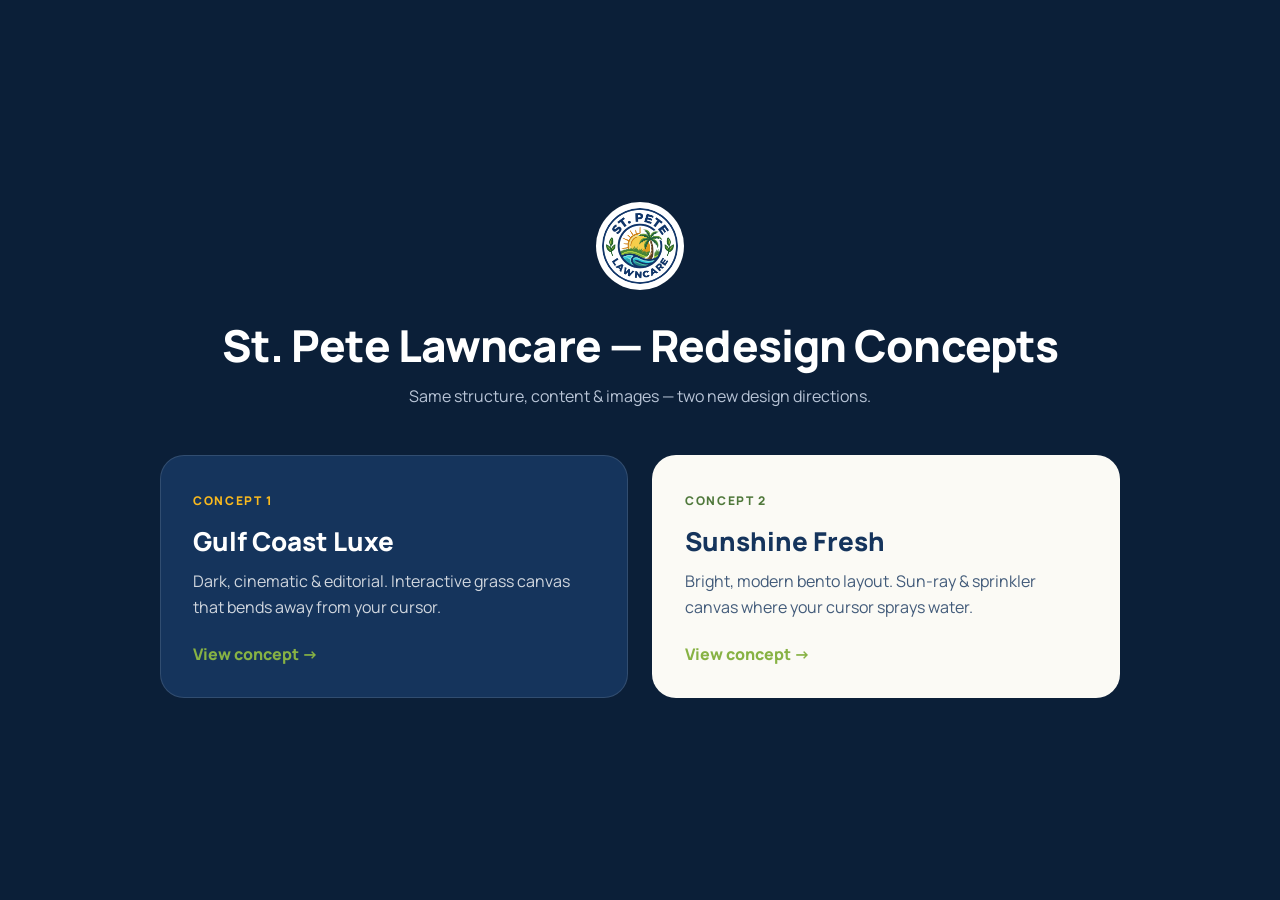
==== index.html @ 13f766dc "Add two homepage redesign concepts for St. Pete Lawncare Co-authored-by: Cursor <cursoragent@cursor." ====
<!DOCTYPE html>
<html lang="en">
<head>
  <meta charset="UTF-8">
  <meta name="viewport" content="width=device-width, initial-scale=1.0">
  <meta name="robots" content="noindex, nofollow">
  <meta name="theme-color" content="#15345c">
  <title>St. Pete Lawncare — Redesign Concepts</title>
  <link rel="icon" type="image/png" href="assets/images/favicon.png">
  <link rel="preconnect" href="https://fonts.googleapis.com">
  <link rel="preconnect" href="https://fonts.gstatic.com" crossorigin>
  <link href="https://fonts.googleapis.com/css2?family=Manrope:wght@400;600;800&display=swap" rel="stylesheet">
  <style>
    *{box-sizing:border-box;margin:0;padding:0}
    body{font-family:Manrope,system-ui,sans-serif;background:#0b1f38;color:#fff;min-height:100vh;display:flex;flex-direction:column;align-items:center;justify-content:center;padding:48px 20px}
    header{text-align:center;margin-bottom:48px}
    header img{width:88px;height:88px;background:#fff;border-radius:50%;padding:6px;margin-bottom:20px}
    h1{font-size:clamp(28px,4vw,44px);font-weight:800;letter-spacing:-.02em}
    header p{color:#b8c4d6;margin-top:10px}
    .grid{display:grid;grid-template-columns:repeat(auto-fit,minmax(280px,1fr));gap:24px;width:100%;max-width:960px}
    a.card{display:block;text-decoration:none;color:inherit;border-radius:24px;padding:32px;border:1px solid rgba(255,255,255,.12);background:#15345c;transition:transform .35s cubic-bezier(.2,.8,.2,1),border-color .35s,box-shadow .35s}
    a.card:hover{transform:translateY(-6px);border-color:#87b244;box-shadow:0 24px 60px rgba(0,0,0,.35)}
    .card.light{background:#fbfaf5;color:#15345c}
    .tag{display:inline-block;font-size:12px;font-weight:800;letter-spacing:.14em;text-transform:uppercase;color:#f9b91e;margin-bottom:14px}
    .card.light .tag{color:#4f783b}
    .card h2{font-size:26px;font-weight:800;margin-bottom:10px}
    .card p{opacity:.8;line-height:1.6}
    .go{margin-top:22px;font-weight:800;color:#87b244}
    .card:hover .go span{transform:translateX(6px)}
    .go span{display:inline-block;transition:transform .3s}
  </style>
</head>
<body>
  <header>
    <img src="assets/images/logo.png" alt="St. Pete Lawncare">
    <h1>St. Pete Lawncare — Redesign Concepts</h1>
    <p>Same structure, content &amp; images — two new design directions.</p>
  </header>
  <main class="grid">
    <a class="card" href="concept-1/">
      <span class="tag">Concept 1</span>
      <h2>Gulf Coast Luxe</h2>
      <p>Dark, cinematic &amp; editorial. Interactive grass canvas that bends away from your cursor.</p>
      <div class="go">View concept <span>&rarr;</span></div>
    </a>
    <a class="card light" href="concept-2/">
      <span class="tag">Concept 2</span>
      <h2>Sunshine Fresh</h2>
      <p>Bright, modern bento layout. Sun-ray &amp; sprinkler canvas where your cursor sprays water.</p>
      <div class="go">View concept <span>&rarr;</span></div>
    </a>
  </main>
</body>
</html>
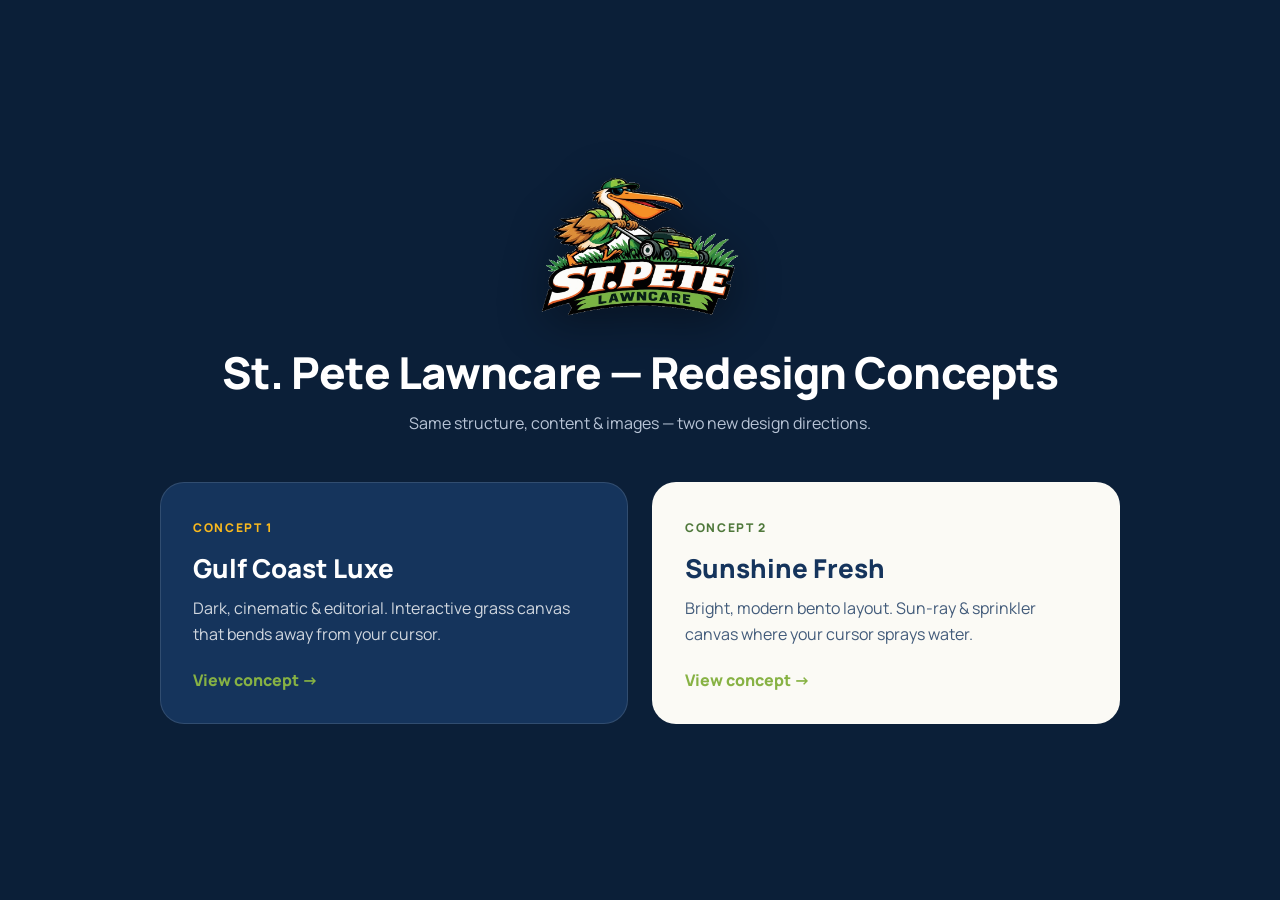
==== commit 4219f02b: "Use new logo and favicon, replace old-site links with in-page sections Co-authored-by: Cursor <curso" ====
--- a/index.html
+++ b/index.html
@@ -14,7 +14,7 @@
     *{box-sizing:border-box;margin:0;padding:0}
     body{font-family:Manrope,system-ui,sans-serif;background:#0b1f38;color:#fff;min-height:100vh;display:flex;flex-direction:column;align-items:center;justify-content:center;padding:48px 20px}
     header{text-align:center;margin-bottom:48px}
-    header img{width:88px;height:88px;background:#fff;border-radius:50%;padding:6px;margin-bottom:20px}
+    header img{width:200px;height:auto;margin-bottom:20px;filter:drop-shadow(0 10px 24px rgba(0,0,0,.4))}
     h1{font-size:clamp(28px,4vw,44px);font-weight:800;letter-spacing:-.02em}
     header p{color:#b8c4d6;margin-top:10px}
     .grid{display:grid;grid-template-columns:repeat(auto-fit,minmax(280px,1fr));gap:24px;width:100%;max-width:960px}
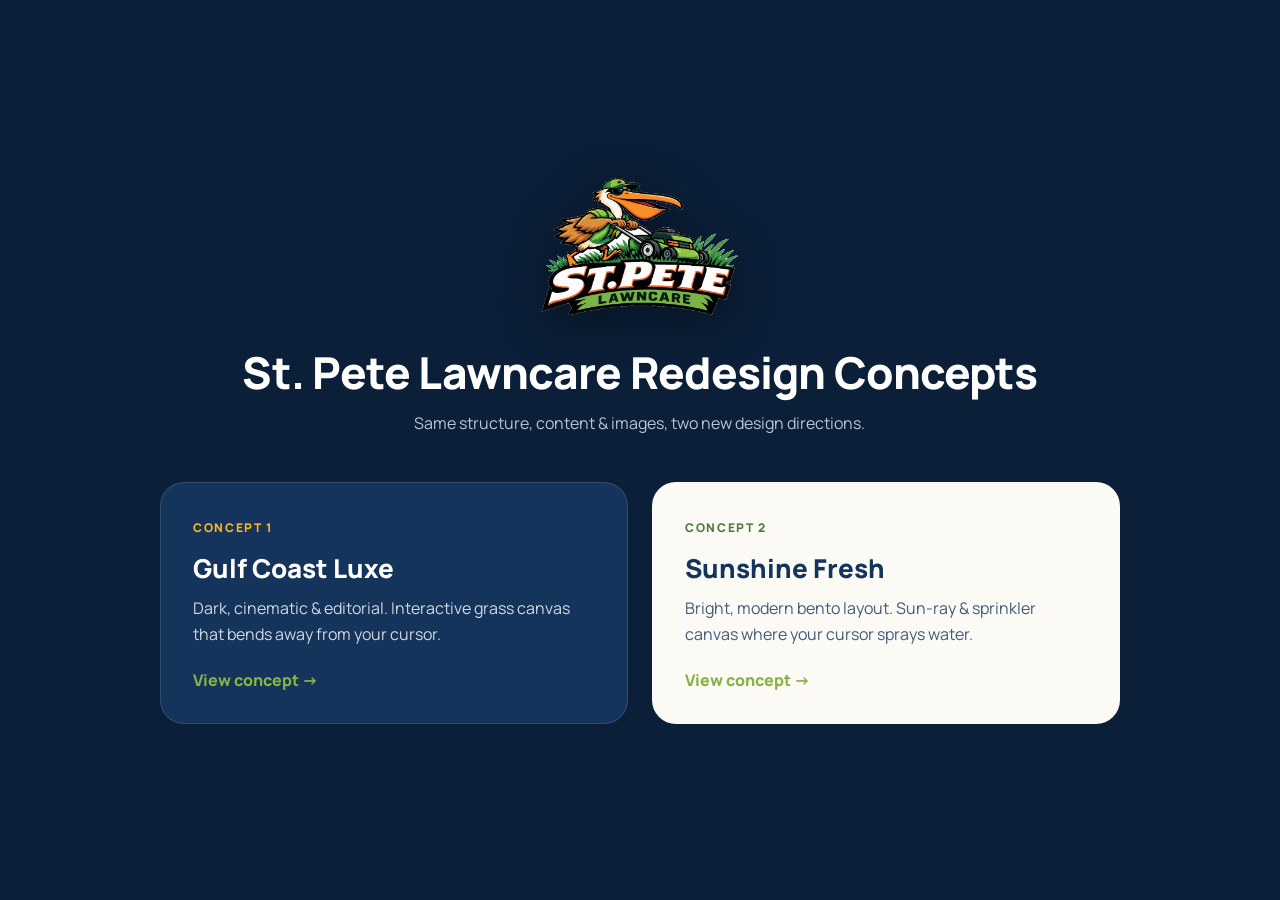
==== commit 2ea23789: "Remove em dashes and eyebrow dash lines Co-authored-by: Cursor <cursoragent@cursor.com>" ====
--- a/index.html
+++ b/index.html
@@ -5,7 +5,7 @@
   <meta name="viewport" content="width=device-width, initial-scale=1.0">
   <meta name="robots" content="noindex, nofollow">
   <meta name="theme-color" content="#15345c">
-  <title>St. Pete Lawncare — Redesign Concepts</title>
+  <title>St. Pete Lawncare Redesign Concepts</title>
   <link rel="icon" type="image/png" href="assets/images/favicon.png">
   <link rel="preconnect" href="https://fonts.googleapis.com">
   <link rel="preconnect" href="https://fonts.gstatic.com" crossorigin>
@@ -33,8 +33,8 @@
 <body>
   <header>
     <img src="assets/images/logo.png" alt="St. Pete Lawncare">
-    <h1>St. Pete Lawncare — Redesign Concepts</h1>
-    <p>Same structure, content &amp; images — two new design directions.</p>
+    <h1>St. Pete Lawncare Redesign Concepts</h1>
+    <p>Same structure, content &amp; images, two new design directions.</p>
   </header>
   <main class="grid">
     <a class="card" href="concept-1/">
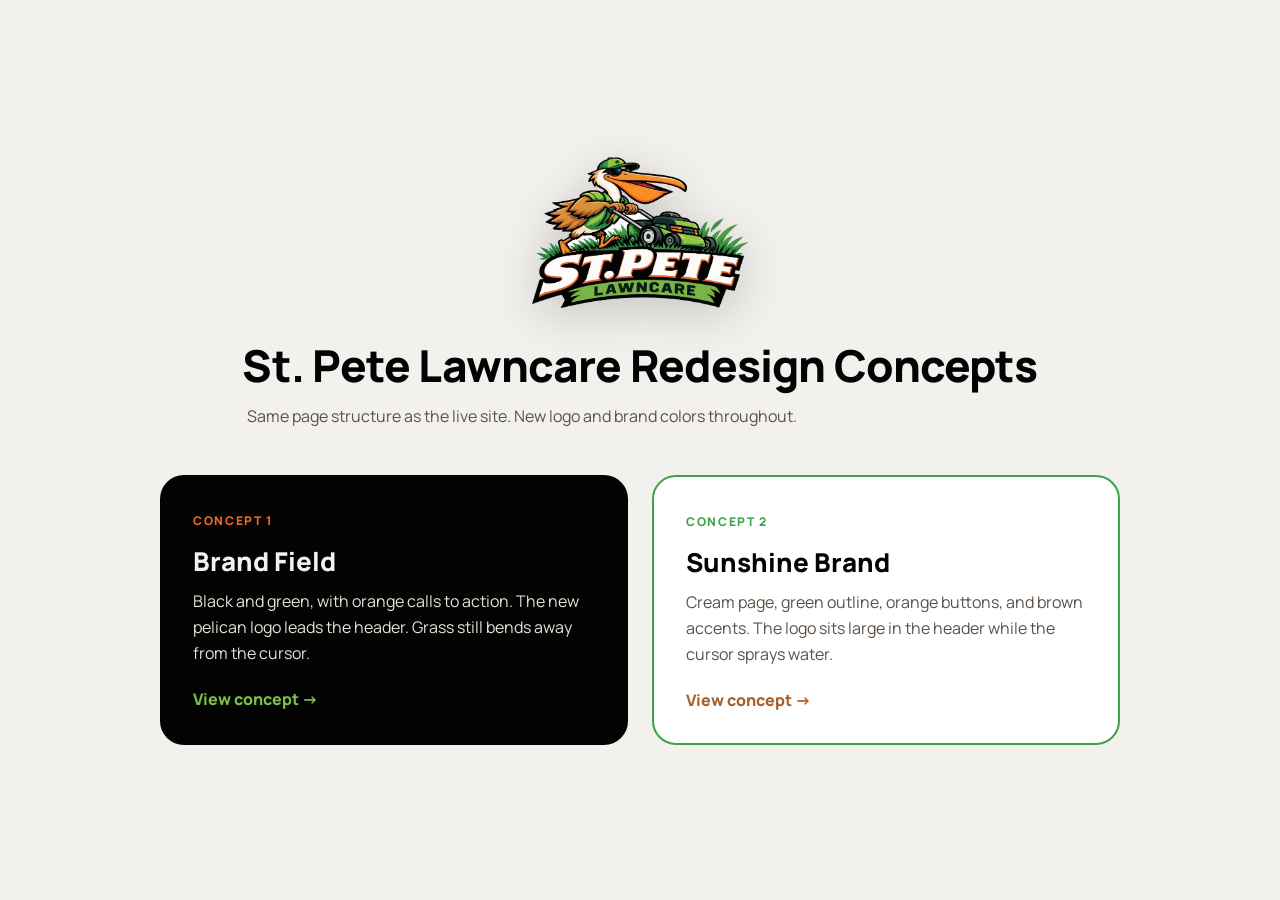
==== commit fa73263e: "Apply the new logo and brand colors while keeping the live site structure. Co-authored-by: Cursor <c" ====
--- a/index.html
+++ b/index.html
@@ -4,7 +4,7 @@
   <meta charset="UTF-8">
   <meta name="viewport" content="width=device-width, initial-scale=1.0">
   <meta name="robots" content="noindex, nofollow">
-  <meta name="theme-color" content="#15345c">
+  <meta name="theme-color" content="#3CA348">
   <title>St. Pete Lawncare Redesign Concepts</title>
   <link rel="icon" type="image/png" href="assets/images/favicon.png">
   <link rel="preconnect" href="https://fonts.googleapis.com">
@@ -12,20 +12,22 @@
   <link href="https://fonts.googleapis.com/css2?family=Manrope:wght@400;600;800&display=swap" rel="stylesheet">
   <style>
     *{box-sizing:border-box;margin:0;padding:0}
-    body{font-family:Manrope,system-ui,sans-serif;background:#0b1f38;color:#fff;min-height:100vh;display:flex;flex-direction:column;align-items:center;justify-content:center;padding:48px 20px}
+    body{font-family:Manrope,system-ui,sans-serif;background:#F3F1ED;color:#030303;min-height:100vh;display:flex;flex-direction:column;align-items:center;justify-content:center;padding:48px 20px}
     header{text-align:center;margin-bottom:48px}
-    header img{width:200px;height:auto;margin-bottom:20px;filter:drop-shadow(0 10px 24px rgba(0,0,0,.4))}
+    header img{width:220px;height:auto;margin-bottom:20px;filter:drop-shadow(0 10px 24px rgba(0,0,0,.18))}
     h1{font-size:clamp(28px,4vw,44px);font-weight:800;letter-spacing:-.02em}
-    header p{color:#b8c4d6;margin-top:10px}
+    header p{color:#5c5148;margin-top:10px;max-width:560px}
     .grid{display:grid;grid-template-columns:repeat(auto-fit,minmax(280px,1fr));gap:24px;width:100%;max-width:960px}
-    a.card{display:block;text-decoration:none;color:inherit;border-radius:24px;padding:32px;border:1px solid rgba(255,255,255,.12);background:#15345c;transition:transform .35s cubic-bezier(.2,.8,.2,1),border-color .35s,box-shadow .35s}
-    a.card:hover{transform:translateY(-6px);border-color:#87b244;box-shadow:0 24px 60px rgba(0,0,0,.35)}
-    .card.light{background:#fbfaf5;color:#15345c}
-    .tag{display:inline-block;font-size:12px;font-weight:800;letter-spacing:.14em;text-transform:uppercase;color:#f9b91e;margin-bottom:14px}
-    .card.light .tag{color:#4f783b}
+    a.card{display:block;text-decoration:none;color:#F3F1ED;border-radius:24px;padding:32px;border:1px solid transparent;background:#030303;transition:transform .35s cubic-bezier(.2,.8,.2,1),border-color .35s,box-shadow .35s}
+    a.card:hover{transform:translateY(-6px);border-color:#7AC145;box-shadow:0 24px 60px rgba(0,0,0,.18)}
+    .card.light{background:#fff;color:#030303;border:2px solid #3CA348}
+    .tag{display:inline-block;font-size:12px;font-weight:800;letter-spacing:.14em;text-transform:uppercase;color:#F16A24;margin-bottom:14px}
+    .card.light .tag{color:#3CA348}
     .card h2{font-size:26px;font-weight:800;margin-bottom:10px}
-    .card p{opacity:.8;line-height:1.6}
-    .go{margin-top:22px;font-weight:800;color:#87b244}
+    .card p{color:#5c5148;line-height:1.6}
+    a.card:not(.light) p{color:#e7e1d6}
+    .go{margin-top:22px;font-weight:800;color:#7AC145}
+    .card.light .go{color:#A86028}
     .card:hover .go span{transform:translateX(6px)}
     .go span{display:inline-block;transition:transform .3s}
   </style>
@@ -34,19 +36,19 @@
   <header>
     <img src="assets/images/logo.png" alt="St. Pete Lawncare">
     <h1>St. Pete Lawncare Redesign Concepts</h1>
-    <p>Same structure, content &amp; images, two new design directions.</p>
+    <p>Same page structure as the live site. New logo and brand colors throughout.</p>
   </header>
   <main class="grid">
     <a class="card" href="concept-1/">
       <span class="tag">Concept 1</span>
-      <h2>Gulf Coast Luxe</h2>
-      <p>Dark, cinematic &amp; editorial. Interactive grass canvas that bends away from your cursor.</p>
+      <h2>Brand Field</h2>
+      <p>Black and green, with orange calls to action. The new pelican logo leads the header. Grass still bends away from the cursor.</p>
       <div class="go">View concept <span>&rarr;</span></div>
     </a>
     <a class="card light" href="concept-2/">
       <span class="tag">Concept 2</span>
-      <h2>Sunshine Fresh</h2>
-      <p>Bright, modern bento layout. Sun-ray &amp; sprinkler canvas where your cursor sprays water.</p>
+      <h2>Sunshine Brand</h2>
+      <p>Cream page, green outline, orange buttons, and brown accents. The logo sits large in the header while the cursor sprays water.</p>
       <div class="go">View concept <span>&rarr;</span></div>
     </a>
   </main>
